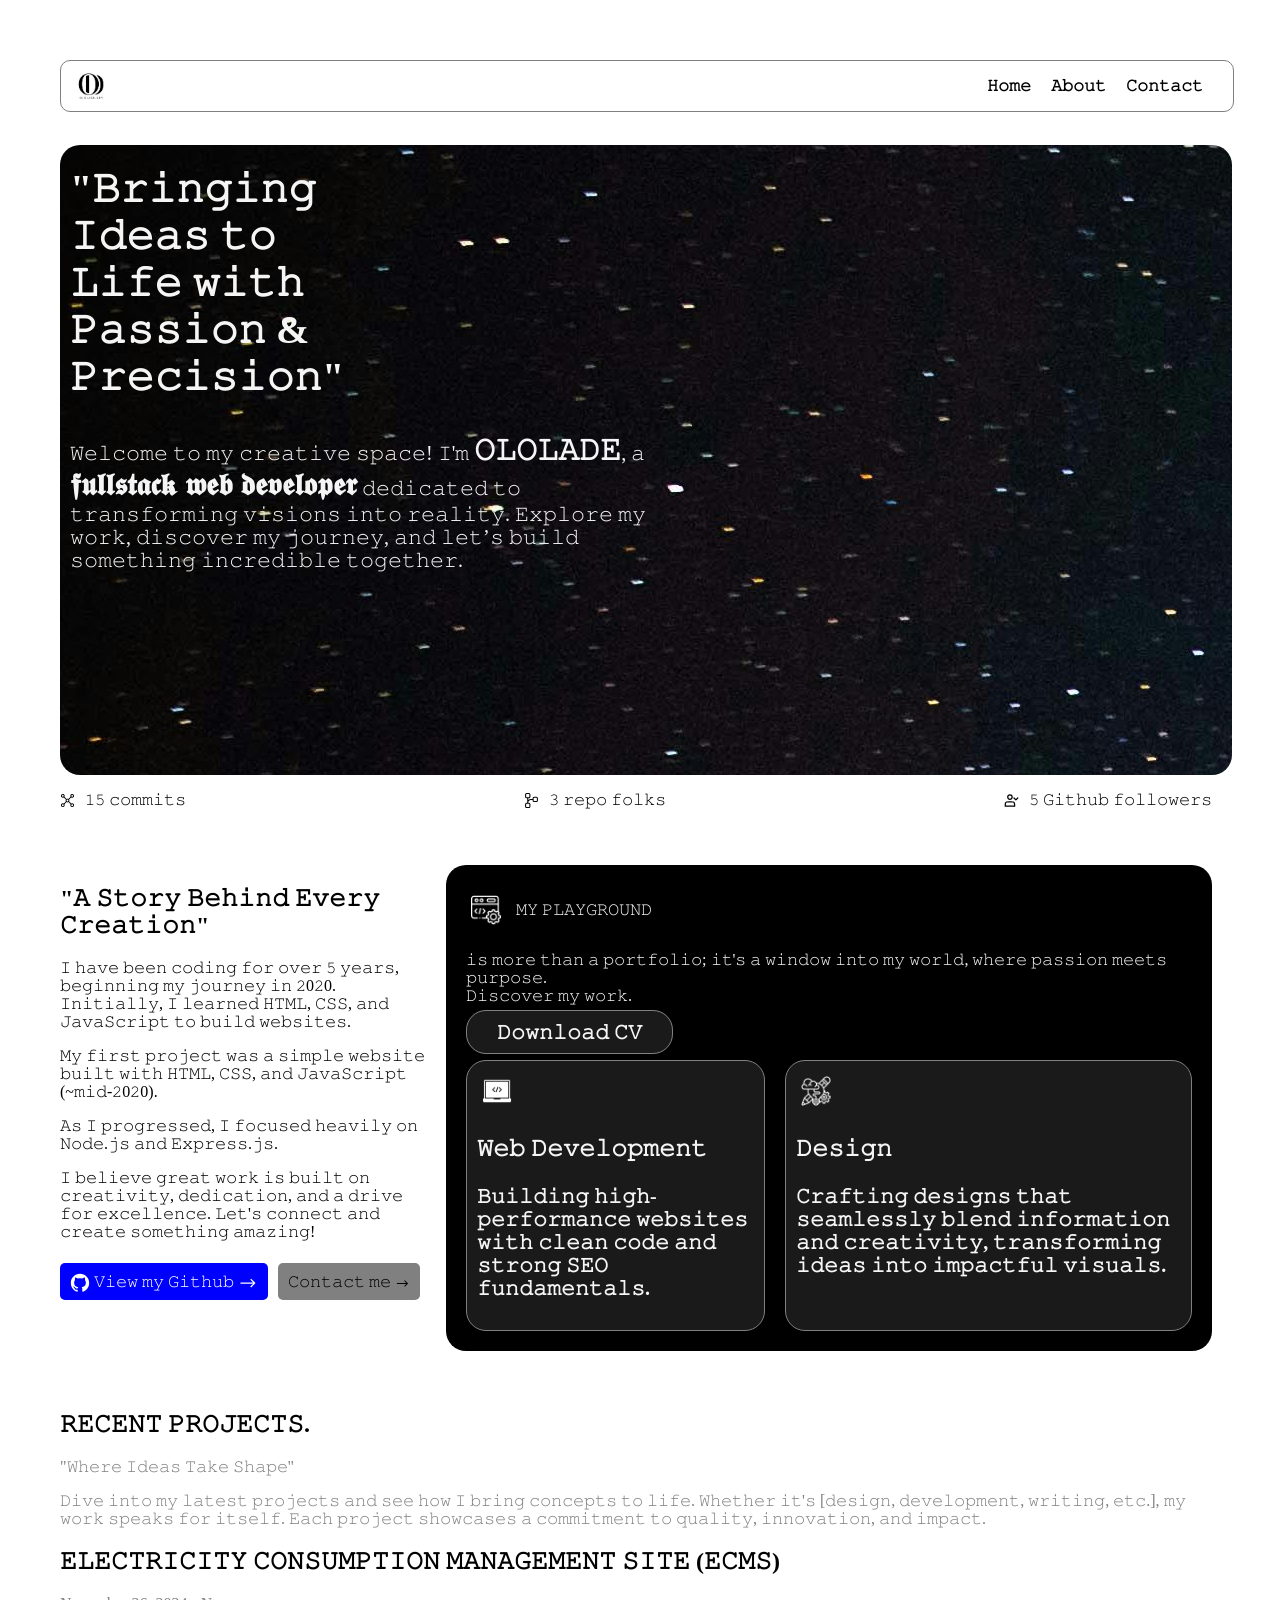
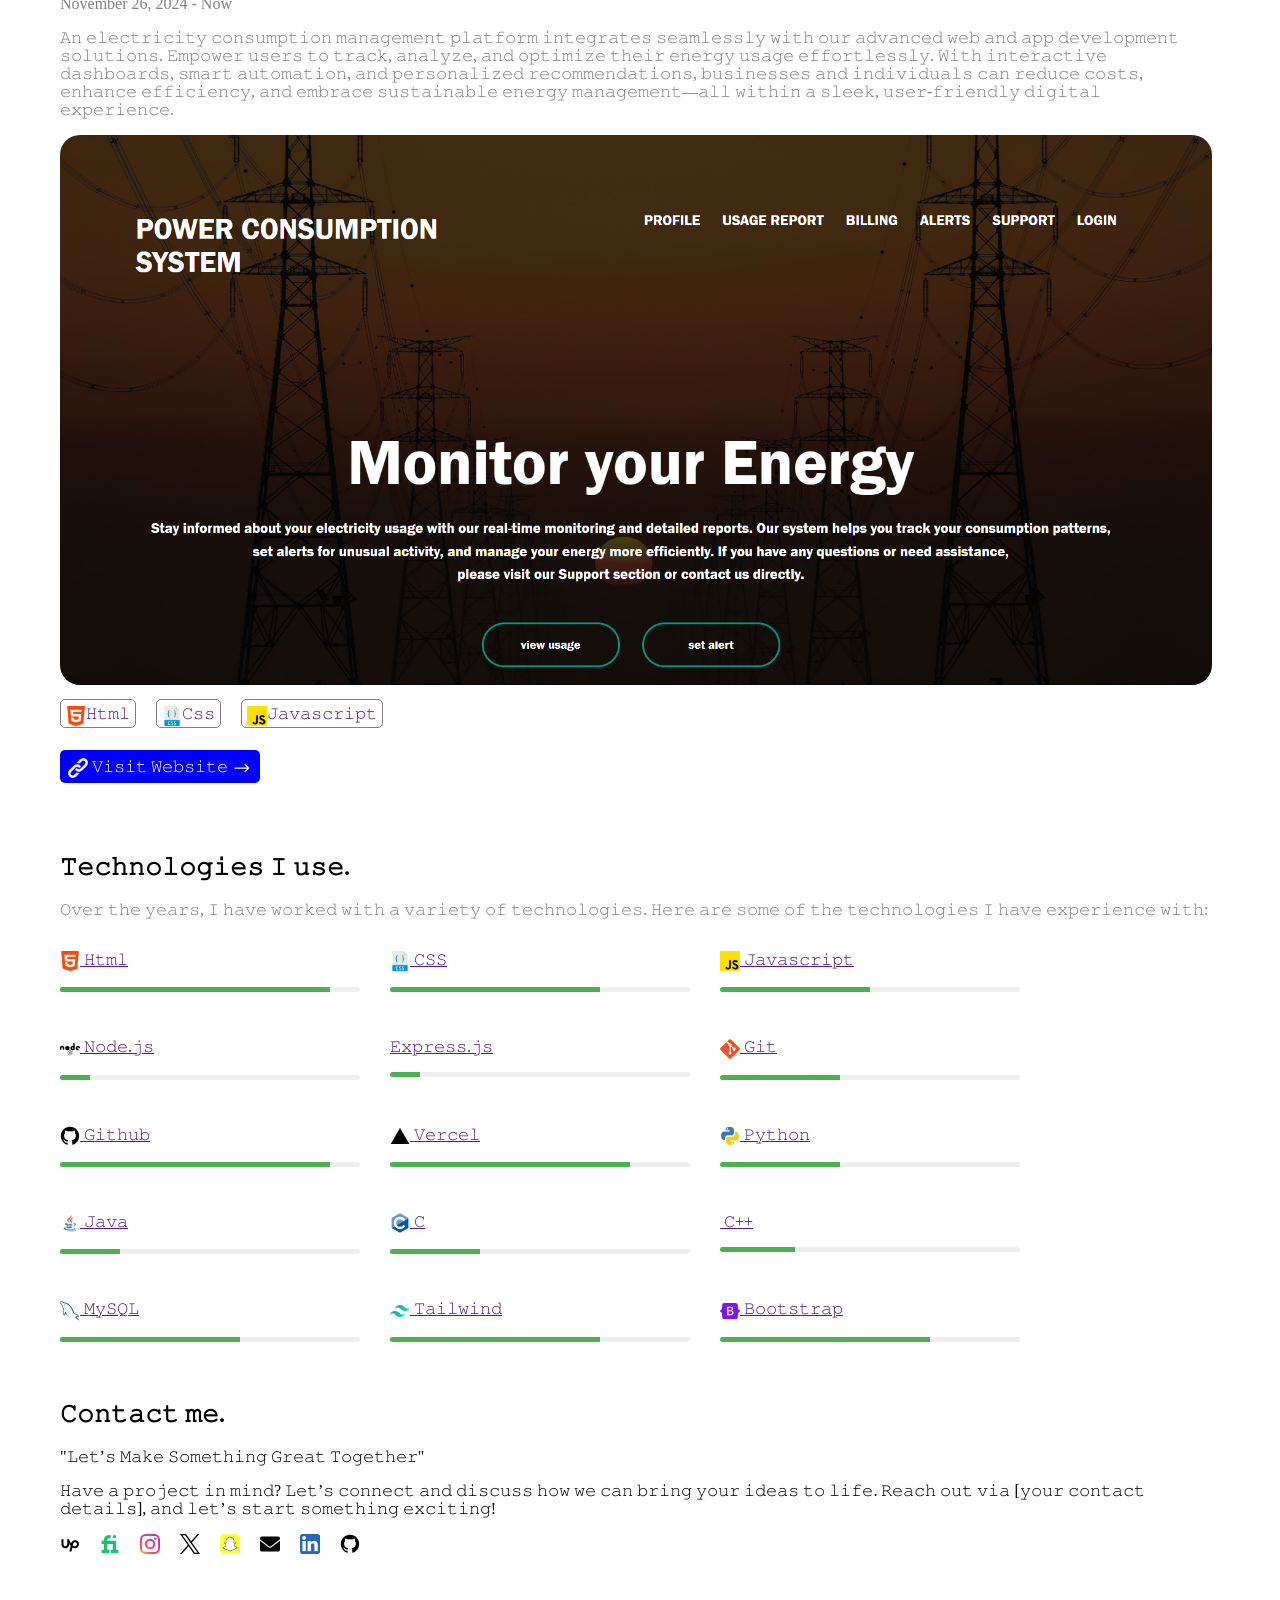
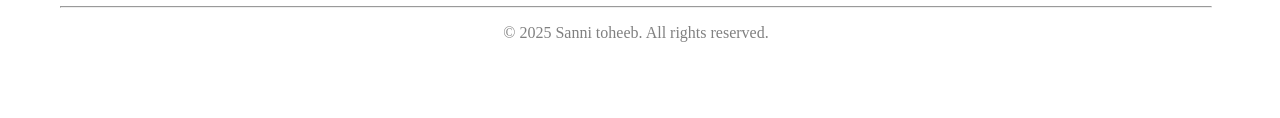
==== index.html @ 408b5006 "first commit" ====
<!DOCTYPE html>
<html lang="en">
  <head>
    <meta charset="UTF-8" />
    <meta name="viewport" content="width=device-width, initial-scale=1.0" />
    <title>Document</title>
    <link rel="stylesheet" href="style.css" />
  </head>
  <body>
    <div class="container">
      <section class="hero">
        <div class="head">
          <img
            src="./assets/images/Screenshot 2025-04-13 203102.png"
            alt=""
            class="logo"
          />
          <div onclick="toggleMenu()" class="hamburger">
            <img src="./assets/icons/hamburger.svg" alt="" />
          </div>

          <nav class="menu">
            <a href="#">𝙷𝚘𝚖𝚎</a>
            <a href="#" onclick="scrollToClass()">𝙰𝚋𝚘𝚞𝚝</a>
            <a href="#">𝙲𝚘𝚗𝚝𝚊𝚌𝚝</a>
          </nav>
        </div>
        <div class="hero-details">
          <h1>"𝙱𝚛𝚒𝚗𝚐𝚒𝚗𝚐 𝙸𝚍𝚎𝚊𝚜 𝚝𝚘 𝙻𝚒𝚏𝚎 𝚠𝚒𝚝𝚑 𝙿𝚊𝚜𝚜𝚒𝚘𝚗 & 𝙿𝚛𝚎𝚌𝚒𝚜𝚒𝚘𝚗"</h1>
          <p>
            𝚆𝚎𝚕𝚌𝚘𝚖𝚎 𝚝𝚘 𝚖𝚢 𝚌𝚛𝚎𝚊𝚝𝚒𝚟𝚎 𝚜𝚙𝚊𝚌𝚎! 𝙸'𝚖 <span>𝙾𝙻𝙾𝙻𝙰𝙳𝙴</span>, 𝚊
            <span>𝖋𝖚𝖑𝖑𝖘𝖙𝖆𝖈𝖐 𝖜𝖊𝖇 𝖉𝖊𝖛𝖊𝖑𝖔𝖕𝖊𝖗</span>
            𝚍𝚎𝚍𝚒𝚌𝚊𝚝𝚎𝚍 𝚝𝚘 𝚝𝚛𝚊𝚗𝚜𝚏𝚘𝚛𝚖𝚒𝚗𝚐 𝚟𝚒𝚜𝚒𝚘𝚗𝚜 𝚒𝚗𝚝𝚘 𝚛𝚎𝚊𝚕𝚒𝚝𝚢. 𝙴𝚡𝚙𝚕𝚘𝚛𝚎 𝚖𝚢 𝚠𝚘𝚛𝚔,
            𝚍𝚒𝚜𝚌𝚘𝚟𝚎𝚛 𝚖𝚢 𝚓𝚘𝚞𝚛𝚗𝚎𝚢, 𝚊𝚗𝚍 𝚕𝚎𝚝’𝚜 𝚋𝚞𝚒𝚕𝚍 𝚜𝚘𝚖𝚎𝚝𝚑𝚒𝚗𝚐 𝚒𝚗𝚌𝚛𝚎𝚍𝚒𝚋𝚕𝚎 𝚝𝚘𝚐𝚎𝚝𝚑𝚎𝚛.
          </p>
        </div>
        <div class="repo-num">
          <div class="repo">
            <img
              src="./assets/icons/connected-16-regular.svg"
              alt=""
              class="icon"
            />
            <p>𝟷𝟻 𝚌𝚘𝚖𝚖𝚒𝚝𝚜</p>
          </div>
          <div class="repo">
            <img src="./assets/icons/hierarchy-10.svg" alt="" class="icon" />
            <p>𝟹 𝚛𝚎𝚙𝚘 𝚏𝚘𝚕𝚔𝚜</p>
          </div>
          <div class="repo">
            <img src="./assets/icons/people-bottom.svg" alt="" class="icon" />
            <p>𝟻 𝙶𝚒𝚝𝚑𝚞𝚋 𝚏𝚘𝚕𝚕𝚘𝚠𝚎𝚛𝚜</p>
          </div>
        </div>
      </section>

      <section class="about">
        <div class="me">
          <h2><strong> "𝙰 𝚂𝚝𝚘𝚛𝚢 𝙱𝚎𝚑𝚒𝚗𝚍 𝙴𝚟𝚎𝚛𝚢 𝙲𝚛𝚎𝚊𝚝𝚒𝚘𝚗" </strong></h2>
          <p>
            𝙸 𝚑𝚊𝚟𝚎 𝚋𝚎𝚎𝚗 𝚌𝚘𝚍𝚒𝚗𝚐 𝚏𝚘𝚛 𝚘𝚟𝚎𝚛 𝟻 𝚢𝚎𝚊𝚛𝚜, 𝚋𝚎𝚐𝚒𝚗𝚗𝚒𝚗𝚐 𝚖𝚢 𝚓𝚘𝚞𝚛𝚗𝚎𝚢 𝚒𝚗 𝟸0𝟸0.
            𝙸𝚗𝚒𝚝𝚒𝚊𝚕𝚕𝚢, 𝙸 𝚕𝚎𝚊𝚛𝚗𝚎𝚍 𝙷𝚃𝙼𝙻, 𝙲𝚂𝚂, 𝚊𝚗𝚍 𝙹𝚊𝚟𝚊𝚂𝚌𝚛𝚒𝚙𝚝 𝚝𝚘 𝚋𝚞𝚒𝚕𝚍 𝚠𝚎𝚋𝚜𝚒𝚝𝚎𝚜.
          </p>
          <p>
            𝙼𝚢 𝚏𝚒𝚛𝚜𝚝 𝚙𝚛𝚘𝚓𝚎𝚌𝚝 𝚠𝚊𝚜 𝚊 𝚜𝚒𝚖𝚙𝚕𝚎 𝚠𝚎𝚋𝚜𝚒𝚝𝚎 𝚋𝚞𝚒𝚕𝚝 𝚠𝚒𝚝𝚑 𝙷𝚃𝙼𝙻, 𝙲𝚂𝚂, 𝚊𝚗𝚍
            𝙹𝚊𝚟𝚊𝚂𝚌𝚛𝚒𝚙𝚝 (~𝚖𝚒𝚍-𝟸0𝟸0).
          </p>
          <p>𝙰𝚜 𝙸 𝚙𝚛𝚘𝚐𝚛𝚎𝚜𝚜𝚎𝚍, 𝙸 𝚏𝚘𝚌𝚞𝚜𝚎𝚍 𝚑𝚎𝚊𝚟𝚒𝚕𝚢 𝚘𝚗 𝙽𝚘𝚍𝚎.𝚓𝚜 𝚊𝚗𝚍 𝙴𝚡𝚙𝚛𝚎𝚜𝚜.𝚓𝚜.</p>
          <p>
            𝙸 𝚋𝚎𝚕𝚒𝚎𝚟𝚎 𝚐𝚛𝚎𝚊𝚝 𝚠𝚘𝚛𝚔 𝚒𝚜 𝚋𝚞𝚒𝚕𝚝 𝚘𝚗 𝚌𝚛𝚎𝚊𝚝𝚒𝚟𝚒𝚝𝚢, 𝚍𝚎𝚍𝚒𝚌𝚊𝚝𝚒𝚘𝚗, 𝚊𝚗𝚍 𝚊 𝚍𝚛𝚒𝚟𝚎
            𝚏𝚘𝚛 𝚎𝚡𝚌𝚎𝚕𝚕𝚎𝚗𝚌𝚎. 𝙻𝚎𝚝'𝚜 𝚌𝚘𝚗𝚗𝚎𝚌𝚝 𝚊𝚗𝚍 𝚌𝚛𝚎𝚊𝚝𝚎 𝚜𝚘𝚖𝚎𝚝𝚑𝚒𝚗𝚐 𝚊𝚖𝚊𝚣𝚒𝚗𝚐!
          </p>
          <div class="button">
            <p id="github">
              <a href=""
                ><img src="./assets/icons/github.svg" alt="" class="icon" />
                𝚅𝚒𝚎𝚠 𝚖𝚢 𝙶𝚒𝚝𝚑𝚞𝚋
                <img
                  src="./assets/icons/direction-straight-right.svg"
                  alt=""
                  class="icon"
              /></a>
            </p>
            <p id="contact">
              <a href=""
                >𝙲𝚘𝚗𝚝𝚊𝚌𝚝 𝚖𝚎
                <img
                  src="./assets/icons/direction-straight-right.svg"
                  alt=""
                  class="icon"
              /></a>
            </p>
          </div>
        </div>

        <div class="mission">
          <div class="mission-logo">
            <img src="./assets/icons/coding.png" alt="" class="mission-icon" />
            <p>𝙼𝚈 𝙿𝙻𝙰𝚈𝙶𝚁𝙾𝚄𝙽𝙳</p>
          </div>
          <p>
            𝚒𝚜 𝚖𝚘𝚛𝚎 𝚝𝚑𝚊𝚗 𝚊 𝚙𝚘𝚛𝚝𝚏𝚘𝚕𝚒𝚘; 𝚒𝚝'𝚜 𝚊 𝚠𝚒𝚗𝚍𝚘𝚠 𝚒𝚗𝚝𝚘 𝚖𝚢 𝚠𝚘𝚛𝚕𝚍, 𝚠𝚑𝚎𝚛𝚎 𝚙𝚊𝚜𝚜𝚒𝚘𝚗
            𝚖𝚎𝚎𝚝𝚜 𝚙𝚞𝚛𝚙𝚘𝚜𝚎. <br />
            𝙳𝚒𝚜𝚌𝚘𝚟𝚎𝚛 𝚖𝚢 𝚠𝚘𝚛𝚔.
          </p>
          <div class="download">
            <p><a href="">𝙳𝚘𝚠𝚗𝚕𝚘𝚊𝚍 𝙲𝚅</a></p>
          </div>
          <div class="Offer">
            <div class="web">
              <img
                src="./assets/icons/computer.png"
                alt=""
                class="mission-icon"
              />
              <h3>𝚆𝚎𝚋 𝙳𝚎𝚟𝚎𝚕𝚘𝚙𝚖𝚎𝚗𝚝</h3>
              <p>
                𝙱𝚞𝚒𝚕𝚍𝚒𝚗𝚐 𝚑𝚒𝚐𝚑-𝚙𝚎𝚛𝚏𝚘𝚛𝚖𝚊𝚗𝚌𝚎 𝚠𝚎𝚋𝚜𝚒𝚝𝚎𝚜 𝚠𝚒𝚝𝚑 𝚌𝚕𝚎𝚊𝚗 𝚌𝚘𝚍𝚎 𝚊𝚗𝚍 𝚜𝚝𝚛𝚘𝚗𝚐
                𝚂𝙴𝙾 𝚏𝚞𝚗𝚍𝚊𝚖𝚎𝚗𝚝𝚊𝚕𝚜.
              </p>
            </div>

            <div class="web">
              <img
                src="./assets/icons/design-thinking.png"
                alt=""
                class="mission-icon"
              />
              <h3>𝙳𝚎𝚜𝚒𝚐𝚗</h3>
              <p>
                𝙲𝚛𝚊𝚏𝚝𝚒𝚗𝚐 𝚍𝚎𝚜𝚒𝚐𝚗𝚜 𝚝𝚑𝚊𝚝 𝚜𝚎𝚊𝚖𝚕𝚎𝚜𝚜𝚕𝚢 𝚋𝚕𝚎𝚗𝚍 𝚒𝚗𝚏𝚘𝚛𝚖𝚊𝚝𝚒𝚘𝚗 𝚊𝚗𝚍
                𝚌𝚛𝚎𝚊𝚝𝚒𝚟𝚒𝚝𝚢, 𝚝𝚛𝚊𝚗𝚜𝚏𝚘𝚛𝚖𝚒𝚗𝚐 𝚒𝚍𝚎𝚊𝚜 𝚒𝚗𝚝𝚘 𝚒𝚖𝚙𝚊𝚌𝚝𝚏𝚞𝚕 𝚟𝚒𝚜𝚞𝚊𝚕𝚜.
              </p>
            </div>
          </div>
        </div>
      </section>

      <section class="project">
        <h2>𝚁𝙴𝙲𝙴𝙽𝚃 𝙿𝚁𝙾𝙹𝙴𝙲𝚃𝚂.</h2>
        <p>"𝚆𝚑𝚎𝚛𝚎 𝙸𝚍𝚎𝚊𝚜 𝚃𝚊𝚔𝚎 𝚂𝚑𝚊𝚙𝚎"</p>
        <p>
          𝙳𝚒𝚟𝚎 𝚒𝚗𝚝𝚘 𝚖𝚢 𝚕𝚊𝚝𝚎𝚜𝚝 𝚙𝚛𝚘𝚓𝚎𝚌𝚝𝚜 𝚊𝚗𝚍 𝚜𝚎𝚎 𝚑𝚘𝚠 𝙸 𝚋𝚛𝚒𝚗𝚐 𝚌𝚘𝚗𝚌𝚎𝚙𝚝𝚜 𝚝𝚘 𝚕𝚒𝚏𝚎.
          𝚆𝚑𝚎𝚝𝚑𝚎𝚛 𝚒𝚝'𝚜 [𝚍𝚎𝚜𝚒𝚐𝚗, 𝚍𝚎𝚟𝚎𝚕𝚘𝚙𝚖𝚎𝚗𝚝, 𝚠𝚛𝚒𝚝𝚒𝚗𝚐, 𝚎𝚝𝚌.], 𝚖𝚢 𝚠𝚘𝚛𝚔 𝚜𝚙𝚎𝚊𝚔𝚜 𝚏𝚘𝚛
          𝚒𝚝𝚜𝚎𝚕𝚏. 𝙴𝚊𝚌𝚑 𝚙𝚛𝚘𝚓𝚎𝚌𝚝 𝚜𝚑𝚘𝚠𝚌𝚊𝚜𝚎𝚜 𝚊 𝚌𝚘𝚖𝚖𝚒𝚝𝚖𝚎𝚗𝚝 𝚝𝚘 𝚚𝚞𝚊𝚕𝚒𝚝𝚢, 𝚒𝚗𝚗𝚘𝚟𝚊𝚝𝚒𝚘𝚗,
          𝚊𝚗𝚍 𝚒𝚖𝚙𝚊𝚌𝚝.
        </p>

        <div class="ECMS">
          <h2>𝙴𝙻𝙴𝙲𝚃𝚁𝙸𝙲𝙸𝚃𝚈 𝙲𝙾𝙽𝚂𝚄𝙼𝙿𝚃𝙸𝙾𝙽 𝙼𝙰𝙽𝙰𝙶𝙴𝙼𝙴𝙽𝚃 𝚂𝙸𝚃𝙴 (𝙴𝙲𝙼𝚂)</h2>
          <p>November 26, 2024 - Now</p>
          <p>
            𝙰𝚗 𝚎𝚕𝚎𝚌𝚝𝚛𝚒𝚌𝚒𝚝𝚢 𝚌𝚘𝚗𝚜𝚞𝚖𝚙𝚝𝚒𝚘𝚗 𝚖𝚊𝚗𝚊𝚐𝚎𝚖𝚎𝚗𝚝 𝚙𝚕𝚊𝚝𝚏𝚘𝚛𝚖 𝚒𝚗𝚝𝚎𝚐𝚛𝚊𝚝𝚎𝚜 𝚜𝚎𝚊𝚖𝚕𝚎𝚜𝚜𝚕𝚢
            𝚠𝚒𝚝𝚑 𝚘𝚞𝚛 𝚊𝚍𝚟𝚊𝚗𝚌𝚎𝚍 𝚠𝚎𝚋 𝚊𝚗𝚍 𝚊𝚙𝚙 𝚍𝚎𝚟𝚎𝚕𝚘𝚙𝚖𝚎𝚗𝚝 𝚜𝚘𝚕𝚞𝚝𝚒𝚘𝚗𝚜. 𝙴𝚖𝚙𝚘𝚠𝚎𝚛 𝚞𝚜𝚎𝚛𝚜
            𝚝𝚘 𝚝𝚛𝚊𝚌𝚔, 𝚊𝚗𝚊𝚕𝚢𝚣𝚎, 𝚊𝚗𝚍 𝚘𝚙𝚝𝚒𝚖𝚒𝚣𝚎 𝚝𝚑𝚎𝚒𝚛 𝚎𝚗𝚎𝚛𝚐𝚢 𝚞𝚜𝚊𝚐𝚎 𝚎𝚏𝚏𝚘𝚛𝚝𝚕𝚎𝚜𝚜𝚕𝚢.
            𝚆𝚒𝚝𝚑 𝚒𝚗𝚝𝚎𝚛𝚊𝚌𝚝𝚒𝚟𝚎 𝚍𝚊𝚜𝚑𝚋𝚘𝚊𝚛𝚍𝚜, 𝚜𝚖𝚊𝚛𝚝 𝚊𝚞𝚝𝚘𝚖𝚊𝚝𝚒𝚘𝚗, 𝚊𝚗𝚍 𝚙𝚎𝚛𝚜𝚘𝚗𝚊𝚕𝚒𝚣𝚎𝚍
            𝚛𝚎𝚌𝚘𝚖𝚖𝚎𝚗𝚍𝚊𝚝𝚒𝚘𝚗𝚜, 𝚋𝚞𝚜𝚒𝚗𝚎𝚜𝚜𝚎𝚜 𝚊𝚗𝚍 𝚒𝚗𝚍𝚒𝚟𝚒𝚍𝚞𝚊𝚕𝚜 𝚌𝚊𝚗 𝚛𝚎𝚍𝚞𝚌𝚎 𝚌𝚘𝚜𝚝𝚜,
            𝚎𝚗𝚑𝚊𝚗𝚌𝚎 𝚎𝚏𝚏𝚒𝚌𝚒𝚎𝚗𝚌𝚢, 𝚊𝚗𝚍 𝚎𝚖𝚋𝚛𝚊𝚌𝚎 𝚜𝚞𝚜𝚝𝚊𝚒𝚗𝚊𝚋𝚕𝚎 𝚎𝚗𝚎𝚛𝚐𝚢 𝚖𝚊𝚗𝚊𝚐𝚎𝚖𝚎𝚗𝚝—𝚊𝚕𝚕
            𝚠𝚒𝚝𝚑𝚒𝚗 𝚊 𝚜𝚕𝚎𝚎𝚔, 𝚞𝚜𝚎𝚛-𝚏𝚛𝚒𝚎𝚗𝚍𝚕𝚢 𝚍𝚒𝚐𝚒𝚝𝚊𝚕 𝚎𝚡𝚙𝚎𝚛𝚒𝚎𝚗𝚌𝚎.
          </p>
          <img src="./assets/images/Screenshot 2025-04-13 165853.png" alt="" />
          <div class="stark">
            <p>
              <a href=""> <img src="./assets/icons/html-5.png" alt="" />𝙷𝚝𝚖𝚕</a>
            </p>
            <p>
              <a href=""><img src="./assets/icons/css.png" alt="" />𝙲𝚜𝚜</a>
            </p>
            <p>
              <a href=""
                ><img src="./assets/icons/js.png" alt="" />𝙹𝚊𝚟𝚊𝚜𝚌𝚛𝚒𝚙𝚝</a
              >
            </p>
          </div>
          <p>
            <a href=""
              ><img src="./assets/icons/icons8-link-52.png" alt="" /> 𝚅𝚒𝚜𝚒𝚝
              𝚆𝚎𝚋𝚜𝚒𝚝𝚎
              <img src="./assets/icons/direction-straight-right.svg" alt=""
            /></a>
          </p>
        </div>
      </section>

      <section class="tech">
        <h2>𝚃𝚎𝚌𝚑𝚗𝚘𝚕𝚘𝚐𝚒𝚎𝚜 𝙸 𝚞𝚜𝚎.</h2>
        <p>
          𝙾𝚟𝚎𝚛 𝚝𝚑𝚎 𝚢𝚎𝚊𝚛𝚜, 𝙸 𝚑𝚊𝚟𝚎 𝚠𝚘𝚛𝚔𝚎𝚍 𝚠𝚒𝚝𝚑 𝚊 𝚟𝚊𝚛𝚒𝚎𝚝𝚢 𝚘𝚏 𝚝𝚎𝚌𝚑𝚗𝚘𝚕𝚘𝚐𝚒𝚎𝚜. 𝙷𝚎𝚛𝚎 𝚊𝚛𝚎
          𝚜𝚘𝚖𝚎 𝚘𝚏 𝚝𝚑𝚎 𝚝𝚎𝚌𝚑𝚗𝚘𝚕𝚘𝚐𝚒𝚎𝚜 𝙸 𝚑𝚊𝚟𝚎 𝚎𝚡𝚙𝚎𝚛𝚒𝚎𝚗𝚌𝚎 𝚠𝚒𝚝𝚑:
        </p>

        <div class="mytech">
          <div>
            <p>
              <a href=""><img src="./assets/icons/html-5.png" alt="" /> 𝙷𝚝𝚖𝚕</a>
            </p>
            <div class="progress-container">
              <div class="progress-bar" style="width: 90%"></div>
            </div>
          </div>

          <div>
            <p>
              <a href=""><img src="./assets/icons/css.png" alt="" /> 𝙲𝚂𝚂</a>
            </p>
            <div class="progress-container">
              <div class="progress-bar" style="width: 70%"></div>
            </div>
          </div>

          <div>
            <p>
              <a href=""
                ><img src="./assets/icons/js.png" alt="" /> 𝙹𝚊𝚟𝚊𝚜𝚌𝚛𝚒𝚙𝚝</a
              >
            </p>
            <div class="progress-container">
              <div class="progress-bar" style="width: 50%"></div>
            </div>
          </div>

          <div>
            <p>
              <a href=""
                ><img src="./assets/icons/8546986_node_icon.png" alt="" />
                𝙽𝚘𝚍𝚎.𝚓𝚜</a
              >
            </p>
            <div class="progress-container">
              <div class="progress-bar" style="width: 10%"></div>
            </div>
          </div>

          <div>
            <p><a href=""> 𝙴𝚡𝚙𝚛𝚎𝚜𝚜.𝚓𝚜</a></p>
            <div class="progress-container">
              <div class="progress-bar" style="width: 10%"></div>
            </div>
          </div>

          <div>
            <p>
              <a href=""><img src="./assets/icons/git.svg" alt="" /> 𝙶𝚒𝚝</a>
            </p>
            <div class="progress-container">
              <div class="progress-bar" style="width: 40%"></div>
            </div>
          </div>

          <div>
            <p>
              <a href=""
                ><img src="./assets/icons/github.svg" alt="" /> 𝙶𝚒𝚝𝚑𝚞𝚋</a
              >
            </p>
            <div class="progress-container">
              <div class="progress-bar" style="width: 90%"></div>
            </div>
          </div>

          <div>
            <p>
              <a href=""
                ><img
                  src="./assets/icons/9035134_logo_vercel_icon.png"
                  alt=""
                />
                𝚅𝚎𝚛𝚌𝚎𝚕</a
              >
            </p>
            <div class="progress-container">
              <div class="progress-bar" style="width: 80%"></div>
            </div>
          </div>

          <div>
            <p>
              <a href=""
                ><img
                  src="./assets/icons/4375050_logo_python_icon.png"
                  alt=""
                />
                𝙿𝚢𝚝𝚑𝚘𝚗</a
              >
            </p>
            <div class="progress-container">
              <div class="progress-bar" style="width: 40%"></div>
            </div>
          </div>

          <div>
            <p>
              <a href=""
                ><img src="./assets/icons/icons8-java-48.png" alt="" /> 𝙹𝚊𝚟𝚊</a
              >
            </p>
            <div class="progress-container">
              <div class="progress-bar" style="width: 20%"></div>
            </div>
          </div>

          <div>
            <p>
              <a href=""
                ><img src="" alt="" /><img src="./assets/icons/c.svg" alt="" />
                𝙲</a
              >
            </p>
            <div class="progress-container">
              <div class="progress-bar" style="width: 30%"></div>
            </div>
          </div>

          <div>
            <p>
              <a href=""
                ><img src="" alt="" /><img src="./assets/icons/" alt="" />
                𝙲++</a
              >
            </p>
            <div class="progress-container">
              <div class="progress-bar" style="width: 25%"></div>
            </div>
          </div>

          <div>
            <p>
              <a href=""
                ><img src="./assets/icons/mysql-icon.svg" alt="" /> 𝙼𝚢𝚂𝚀𝙻</a
              >
            </p>
            <div class="progress-container">
              <div class="progress-bar" style="width: 60%"></div>
            </div>
          </div>

          <div>
            <p>
              <a href=""
                ><img src="./assets/icons/tailwindcss-icon.svg" alt="" />
                𝚃𝚊𝚒𝚕𝚠𝚒𝚗𝚍</a
              >
            </p>
            <div class="progress-container">
              <div class="progress-bar" style="width: 70%"></div>
            </div>
          </div>

          <div>
            <p>
              <a href=""
                ><img src="./assets/icons/bootstrap.svg" alt="" /> 𝙱𝚘𝚘𝚝𝚜𝚝𝚛𝚊𝚙</a
              >
            </p>
            <div class="progress-container">
              <div class="progress-bar" style="width: 70%"></div>
            </div>
          </div>
        </div>
      </section>

      <section class="contact">
        <h2>𝙲𝚘𝚗𝚝𝚊𝚌𝚝 𝚖𝚎.</h2>
        <p>"𝙻𝚎𝚝’𝚜 𝙼𝚊𝚔𝚎 𝚂𝚘𝚖𝚎𝚝𝚑𝚒𝚗𝚐 𝙶𝚛𝚎𝚊𝚝 𝚃𝚘𝚐𝚎𝚝𝚑𝚎𝚛"</p>
        <p>
          𝙷𝚊𝚟𝚎 𝚊 𝚙𝚛𝚘𝚓𝚎𝚌𝚝 𝚒𝚗 𝚖𝚒𝚗𝚍? 𝙻𝚎𝚝’𝚜 𝚌𝚘𝚗𝚗𝚎𝚌𝚝 𝚊𝚗𝚍 𝚍𝚒𝚜𝚌𝚞𝚜𝚜 𝚑𝚘𝚠 𝚠𝚎 𝚌𝚊𝚗 𝚋𝚛𝚒𝚗𝚐
          𝚢𝚘𝚞𝚛 𝚒𝚍𝚎𝚊𝚜 𝚝𝚘 𝚕𝚒𝚏𝚎. 𝚁𝚎𝚊𝚌𝚑 𝚘𝚞𝚝 𝚟𝚒𝚊 [𝚢𝚘𝚞𝚛 𝚌𝚘𝚗𝚝𝚊𝚌𝚝 𝚍𝚎𝚝𝚊𝚒𝚕𝚜], 𝚊𝚗𝚍 𝚕𝚎𝚝’𝚜
          𝚜𝚝𝚊𝚛𝚝 𝚜𝚘𝚖𝚎𝚝𝚑𝚒𝚗𝚐 𝚎𝚡𝚌𝚒𝚝𝚒𝚗𝚐!
        </p>
        <div class="socials">
          <a href="www.upwork.com/freelancers/~0140330d76a9e52748"
            ><img src="./assets/icons/1929180_upwork_icon.png" alt=""
          /></a>
          <a href=""
            ><img
              src="./assets/icons/4373162_fiverr_logo_logos_icon.png"
              alt=""
          /></a>
          <a
            href="https://www.instagram.com/literally.sane?igsh=MXV3Y2ppNHVydXZvbQ=="
            ><img
              src="./assets/icons/1298747_instagram_brand_logo_social media_icon.png"
              alt=""
          /></a>
          <a href="https://x.com/In54nekeyz?t=OXxOO16k8LrDpR9vx2aMLQ&s=09"
            ><img
              src="./assets/icons/11244080_x_twitter_elon musk_twitter new logo_icon.svg"
              alt=""
          /></a>
          <a
            href="https://www.snapchat.com/add/d.boysheblocked?share_id=C-2_NVGsCO0&locale=en-US"
            ><img
              src="./assets/icons/4102574_applications_media_snapchat_social_icon.png"
              alt=""
          /></a>
          <a href="saneoriyomi@gmail.com"
            ><img src="./assets/icons/8665305_envelope_email_icon.svg" alt=""
          /></a>
          <a
            href="https://www.linkedin.com/in/sanni-toheeb-94a4a624a?utm_source=share&utm_campaign=share_via&utm_content=profile&utm_medium=android_app"
            ><img
              src="./assets/icons/5296501_linkedin_network_linkedin logo_icon.png"
              alt=""
          /></a>
          <a href="https://github.com/RAYBVRN510"
            ><img src="./assets/icons/github.svg" alt=""
          /></a>
        </div>
      </section>
      <footer>
        <hr />
        <p>&copy; 2025 Sanni toheeb. All rights reserved.</p>
      </footer>
    </div>
    <script src="script.js"></script>
  </body>
</html>
---- style.css ----
body{
    padding: 0;
    margin: 0;
    box-sizing: border-box;
}

.container{
    width: 375px;
    margin: 0 auto;
    display: flex;
    flex-direction: column;
    justify-content: center;
    margin-top: 20px;
}

.hero{
    display: block;
    width: 100%;
    padding: 20px;
}

.head{
   display: flex;
    justify-content: space-between;
    align-items: center;
    border: 1px solid gray;
    border-radius: 10px;
    padding: 0 10px;
    height: 50px;
}

.logo{
    height: 80px;
   
}

.head>img{
    height: 30px;
}

.hamburger {
    font-size: 30px;
    cursor: pointer;
    background: none;
    border: none;
}

.hamburger>img{
    height: 30px;
}

.menu {
    display: none;
    flex-direction: column;
    background: #333;
    padding: 10px;
    
}

.menu a {
    color: white;
    text-decoration: none;
    padding: 10px;
    display: block;
}

.menu a:hover {
    background: #555;
}

.icon{
    height: 15px;
}

.hero-details{
   display: block;
   padding: 0 10px;
   height: 70vh;
   background-image: url(./assets/images/pexels-philippedonn-1169754.jpg);
   border-radius: 20px;
}

.hero-details>h1{
    font-size: 30px;
    font-weight: bold;
    color: whitesmoke;
    padding-top: 20px;
}

.hero-details>p{
    font-size: 20px;
    color: whitesmoke;
    padding-bottom: 20px;
}

.hero-details>p>span{
    font-size:30px ;
    font-weight: bolder;
    
}

.repo-num{
    display: flex;
    justify-content: space-between;
    align-items: center;
    gap: 20px;
    
}
.repo{
    display: flex;
    flex-direction: row;
    align-items: center;
    gap: 10px ;
}

.about{
    padding: 20px
}



.button{
    display: flex;
    gap: 10px;
}

#github>a{
    background-color: blue;
    text-decoration: none;
    color: white;
    border-radius: 5px;
    padding: 10px;
    text-align: center;
}

#github>a>img{
    filter: invert(100%);
    vertical-align: middle;
    height: 20px;
}

#contact>a{
    background-color: gray;
    text-decoration: none;
    color: black;
    border-radius: 5px;
    padding: 10px;
    text-align: center;
}

#contact>a>img{
    vertical-align: middle;
}


.mission{
    margin-top: 140px;
    padding: 20px;
    background-color: black;
    color: whitesmoke;
    border-radius: 20px;
}

.mission-logo{
    display: flex;
    align-items: center;
}

.mission-icon{
    height: 30px;
    padding: 5px;
    filter: invert(100%); 
    vertical-align: middle;
}

.download>p>a{
    background-color: rgba(255, 255, 255, 0.1);
    backdrop-filter: blur(6px);
    text-decoration: none;
    color: whitesmoke;
    font-size: 20px;
    font-weight: bold;
    padding: 10px 30px;
    border-radius: 20px;  
    border: 1px solid gray;
}

.Offer{
    display: flex;
    flex-direction: column;
     gap: 20px;
}

.web{
    background-color: rgba(255, 255, 255, 0.1);
    backdrop-filter: blur(6px);
    text-decoration: none;
    color: whitesmoke;
    font-size: 20px;
    font-weight: bold;
    padding: 10px 10px;
    border: 1px solid gray;
    border-radius: 20px; 
}

.project{
    padding: 20px;
}

.project>p{
    color: gray;
}

.ECMS>img{
    width: 100%;
   border-radius: 20px;
}

.ECMS>p{
    color: gray;
}

.stark{
    display: flex;
    gap:20px;
}

p>a>img{
    height: 20px;
    vertical-align: middle;
}

.stark>p>a{
    text-decoration: none;
    padding: 5px;
    border: 1px solid gray;
    border-radius: 5px;
}

.ECMS>p>a{
    text-decoration: none;
    color: white;
    background-color: blue;
    padding: 8px;
    border-radius: 5px;
}

.ECMS>p>a>
img{
    height: 20px;
    vertical-align: middle;
    filter: invert(100%);
}

.tech{
    padding: 20px;
}
.tech>p{
    color: gray;
}

.mytech{
    display: inline-block;
    float: none;
   
}

.mytech>p>a{
    text-decoration: none;
    color: gray;
    padding: 5px;
    border: 1px solid gray;
    border-radius: 5px;
}
.mytech>p>a>img{
    height: 20px;
    vertical-align: middle;
}



.progress-container {
    width: 300px;
    height:5px;
    background-color: #eee;
    border-radius: 5px;
    position: relative;
    overflow: hidden;
}

.progress-bar {
    height: 100%;
    background-color: #4caf50; /* Green progress */
    position: absolute;
    transition: width 0.5s ease-in-out;
}



.contact{
    padding: 20px;
}

.socials{
    display: flex;
    gap: 20px;
}
.socials>a>img{
    height: 20px;
}

footer{
    padding: 20px;
}

footer>p{
    color: gray;
    text-align: center;
}

@media screen and (min-width: 500px){
   body{
    padding: 0;
    margin: 0;
    box-sizing: border-box;
   }
    .container{
        width: 100vw;
        padding: 40px;
        margin: 0 auto;
        overflow-x: hidden;
    }

    .hamburger{
        display: none;
    }

    .menu {
        display: flex;
        flex-direction: row;
        background: none;
        padding: 10px;
        color: black;
    }

    .menu>a{
        color: black;
        font-weight: bold;
    }
    .head{
        display: flex;
        justify-content: space-between;
        align-items: center;
        
        width: 90vw;
    }
    .hero-details{
        height: 70vh;
        width: 90vw;
    }
    .hero-details>h1{
        font-size: 40px;
        text-align: left;
        width: 300px;
    }
    .hero-details>p{
        font-size: 20px;
        width:600px ;
    }
    .repo-num{
        flex-direction: row;
        gap: 10px;
        width: 90vw;
    }
    .repo{
        flex-direction: row;
        gap: 10px;
    }
    .about{
        display: flex;
        flex-direction: row;
        width: 90vw;
        gap: 20px;
    }

    .mission{
        margin-top: 0;
    }

    .mission-logo{
        flex-direction: column;
        gap: 10px;
    }

    .mission-logo{
        display: flex;
        flex-direction: row;
        gap: 10px;
       justify-content: flex-start;
    }

    .Offer{
        flex-direction: row;
    }

    .project{
        width: 90vw;
    }

    .contact{
        width: 90vw;
    }
    footer{
        width: 90vw;
    }

    .tech{
        width: 90vw;
    }
    .mytech{
        display: flex;
        flex-wrap: wrap;
        gap: 30px;
    }
}
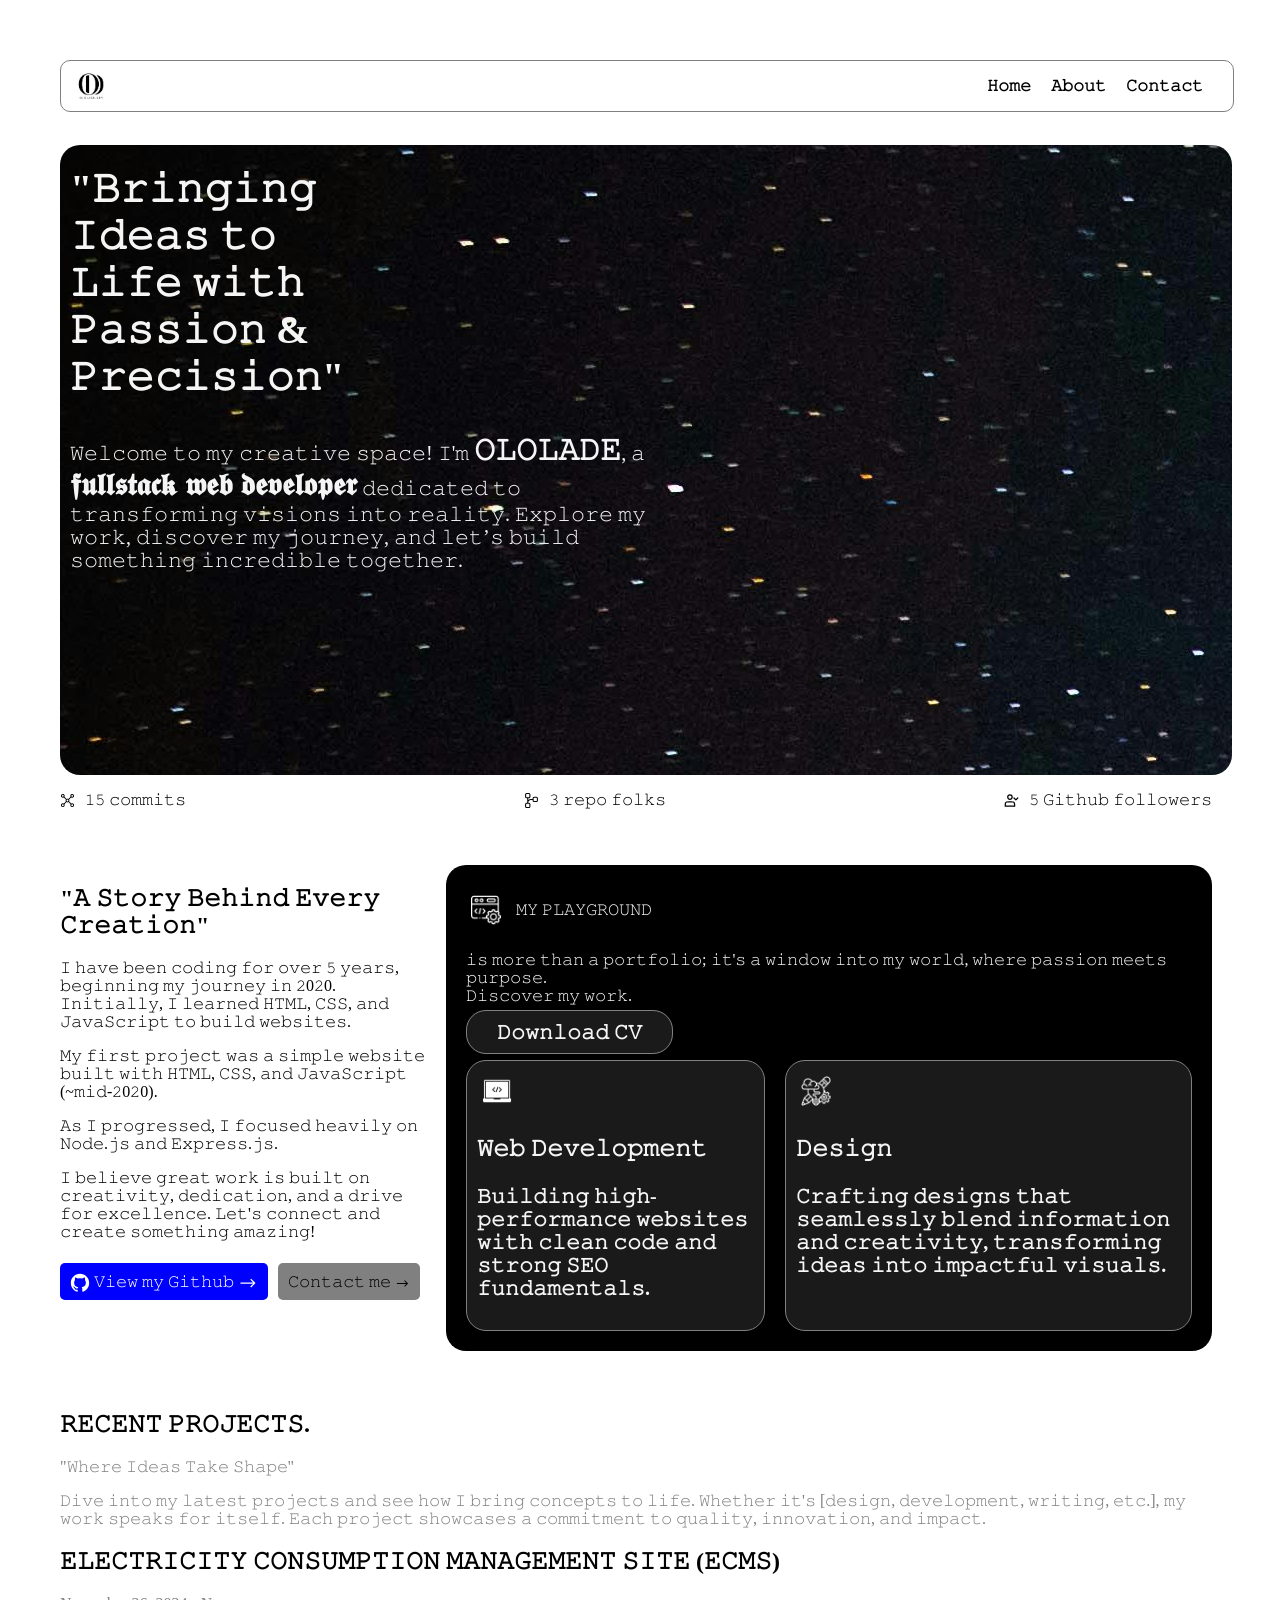
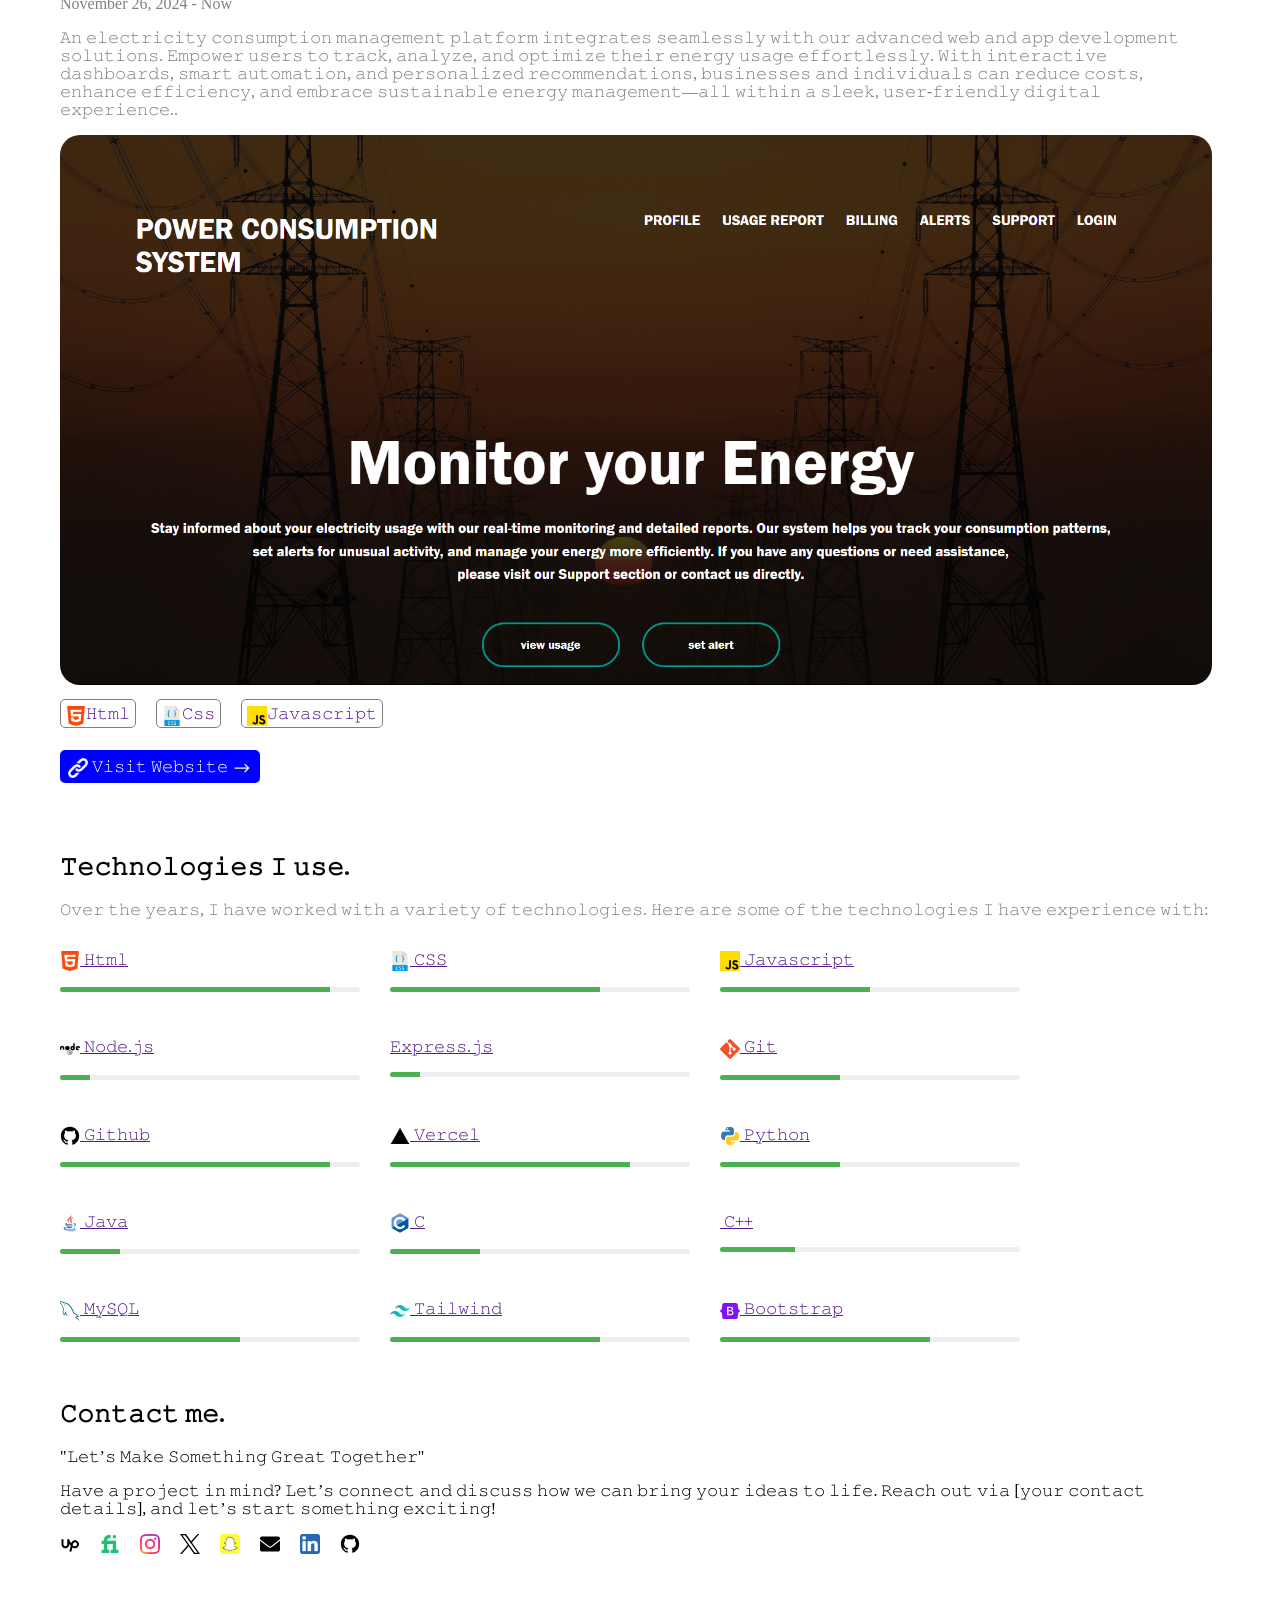
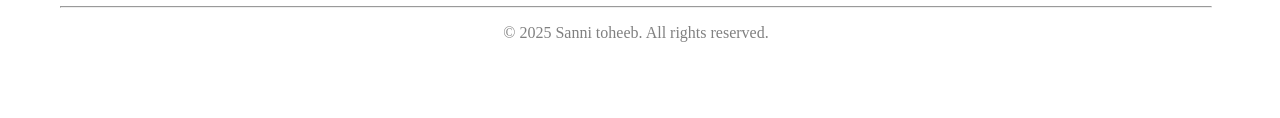
==== commit f07f94d6: "rest commit" ====
--- a/index.html
+++ b/index.html
@@ -156,7 +156,7 @@
             𝚆𝚒𝚝𝚑 𝚒𝚗𝚝𝚎𝚛𝚊𝚌𝚝𝚒𝚟𝚎 𝚍𝚊𝚜𝚑𝚋𝚘𝚊𝚛𝚍𝚜, 𝚜𝚖𝚊𝚛𝚝 𝚊𝚞𝚝𝚘𝚖𝚊𝚝𝚒𝚘𝚗, 𝚊𝚗𝚍 𝚙𝚎𝚛𝚜𝚘𝚗𝚊𝚕𝚒𝚣𝚎𝚍
             𝚛𝚎𝚌𝚘𝚖𝚖𝚎𝚗𝚍𝚊𝚝𝚒𝚘𝚗𝚜, 𝚋𝚞𝚜𝚒𝚗𝚎𝚜𝚜𝚎𝚜 𝚊𝚗𝚍 𝚒𝚗𝚍𝚒𝚟𝚒𝚍𝚞𝚊𝚕𝚜 𝚌𝚊𝚗 𝚛𝚎𝚍𝚞𝚌𝚎 𝚌𝚘𝚜𝚝𝚜,
             𝚎𝚗𝚑𝚊𝚗𝚌𝚎 𝚎𝚏𝚏𝚒𝚌𝚒𝚎𝚗𝚌𝚢, 𝚊𝚗𝚍 𝚎𝚖𝚋𝚛𝚊𝚌𝚎 𝚜𝚞𝚜𝚝𝚊𝚒𝚗𝚊𝚋𝚕𝚎 𝚎𝚗𝚎𝚛𝚐𝚢 𝚖𝚊𝚗𝚊𝚐𝚎𝚖𝚎𝚗𝚝—𝚊𝚕𝚕
-            𝚠𝚒𝚝𝚑𝚒𝚗 𝚊 𝚜𝚕𝚎𝚎𝚔, 𝚞𝚜𝚎𝚛-𝚏𝚛𝚒𝚎𝚗𝚍𝚕𝚢 𝚍𝚒𝚐𝚒𝚝𝚊𝚕 𝚎𝚡𝚙𝚎𝚛𝚒𝚎𝚗𝚌𝚎.
+            𝚠𝚒𝚝𝚑𝚒𝚗 𝚊 𝚜𝚕𝚎𝚎𝚔, 𝚞𝚜𝚎𝚛-𝚏𝚛𝚒𝚎𝚗𝚍𝚕𝚢 𝚍𝚒𝚐𝚒𝚝𝚊𝚕 𝚎𝚡𝚙𝚎𝚛𝚒𝚎𝚗𝚌𝚎..
           </p>
           <img src="./assets/images/Screenshot 2025-04-13 165853.png" alt="" />
           <div class="stark">
@@ -173,7 +173,7 @@
             </p>
           </div>
           <p>
-            <a href=""
+            <a href="https://raybvrn510.github.io/electricityConsumptionSite/"
               ><img src="./assets/icons/icons8-link-52.png" alt="" /> 𝚅𝚒𝚜𝚒𝚝
               𝚆𝚎𝚋𝚜𝚒𝚝𝚎
               <img src="./assets/icons/direction-straight-right.svg" alt=""
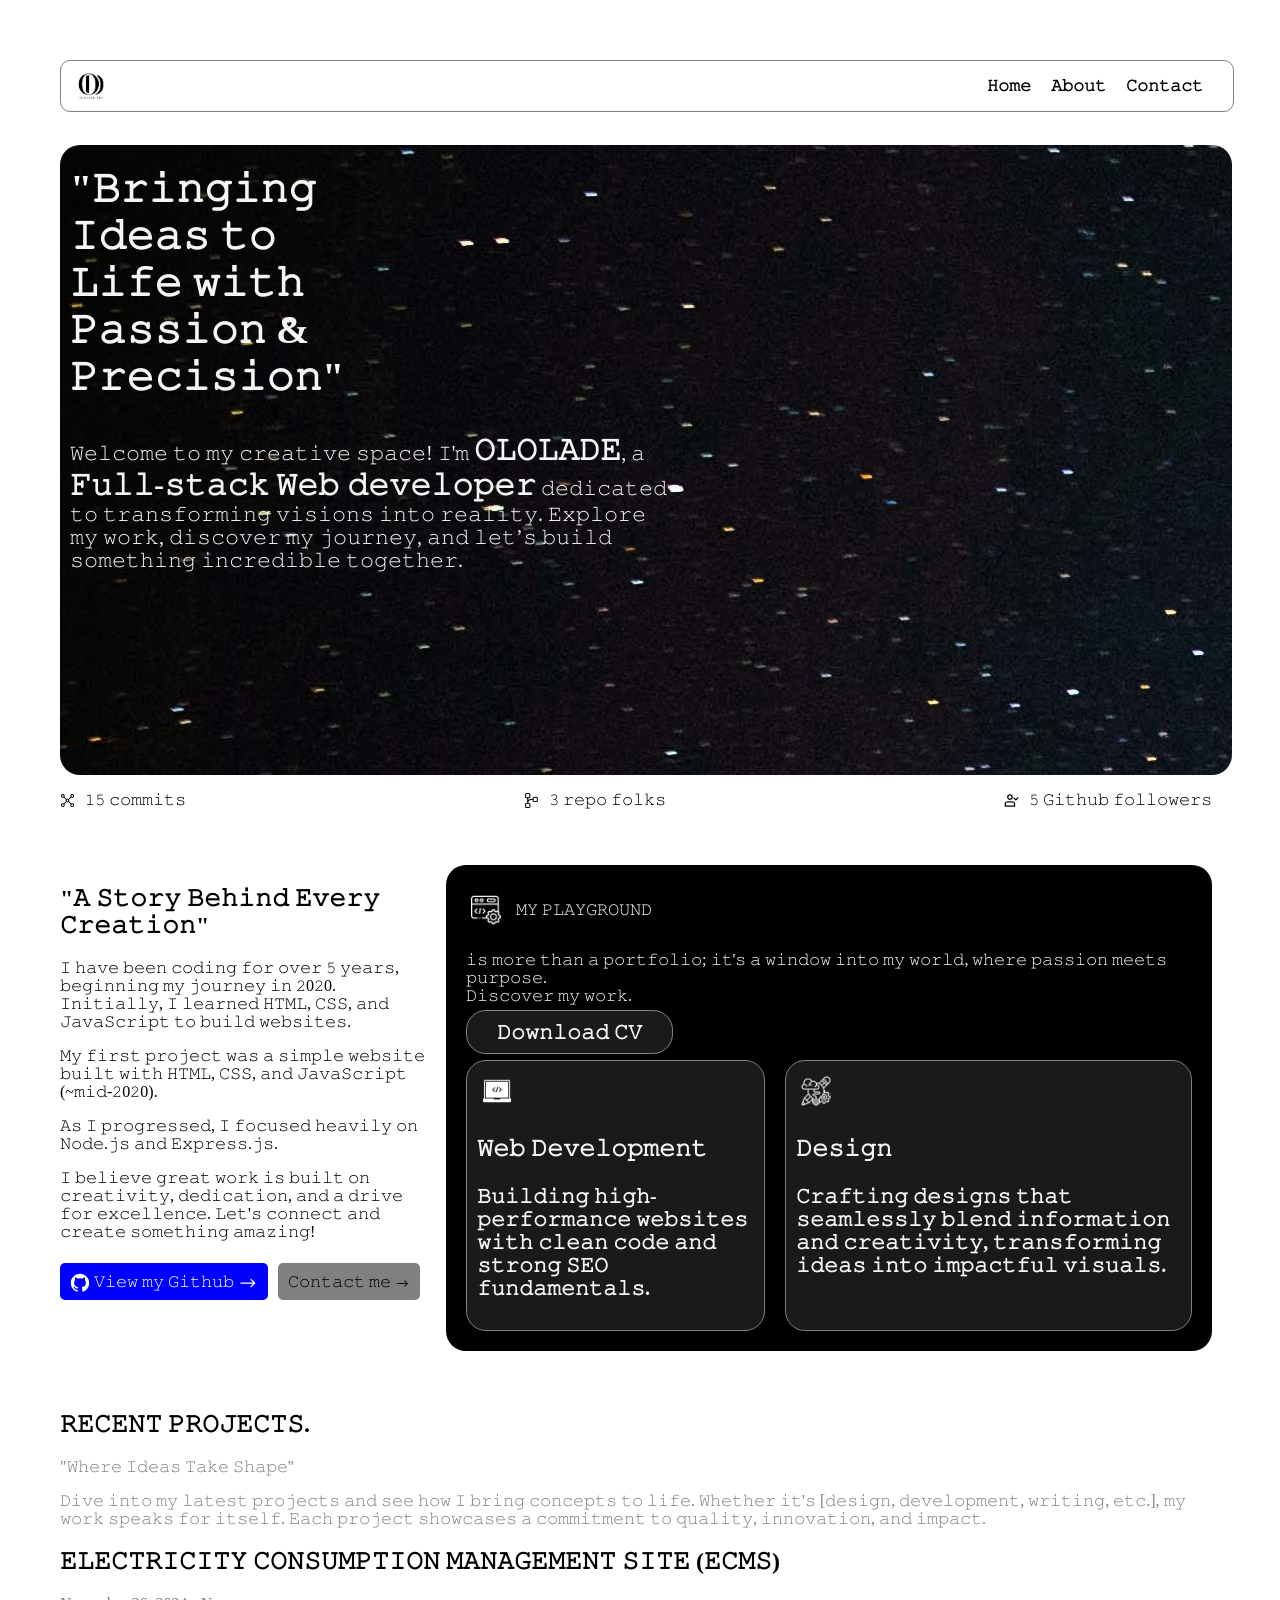
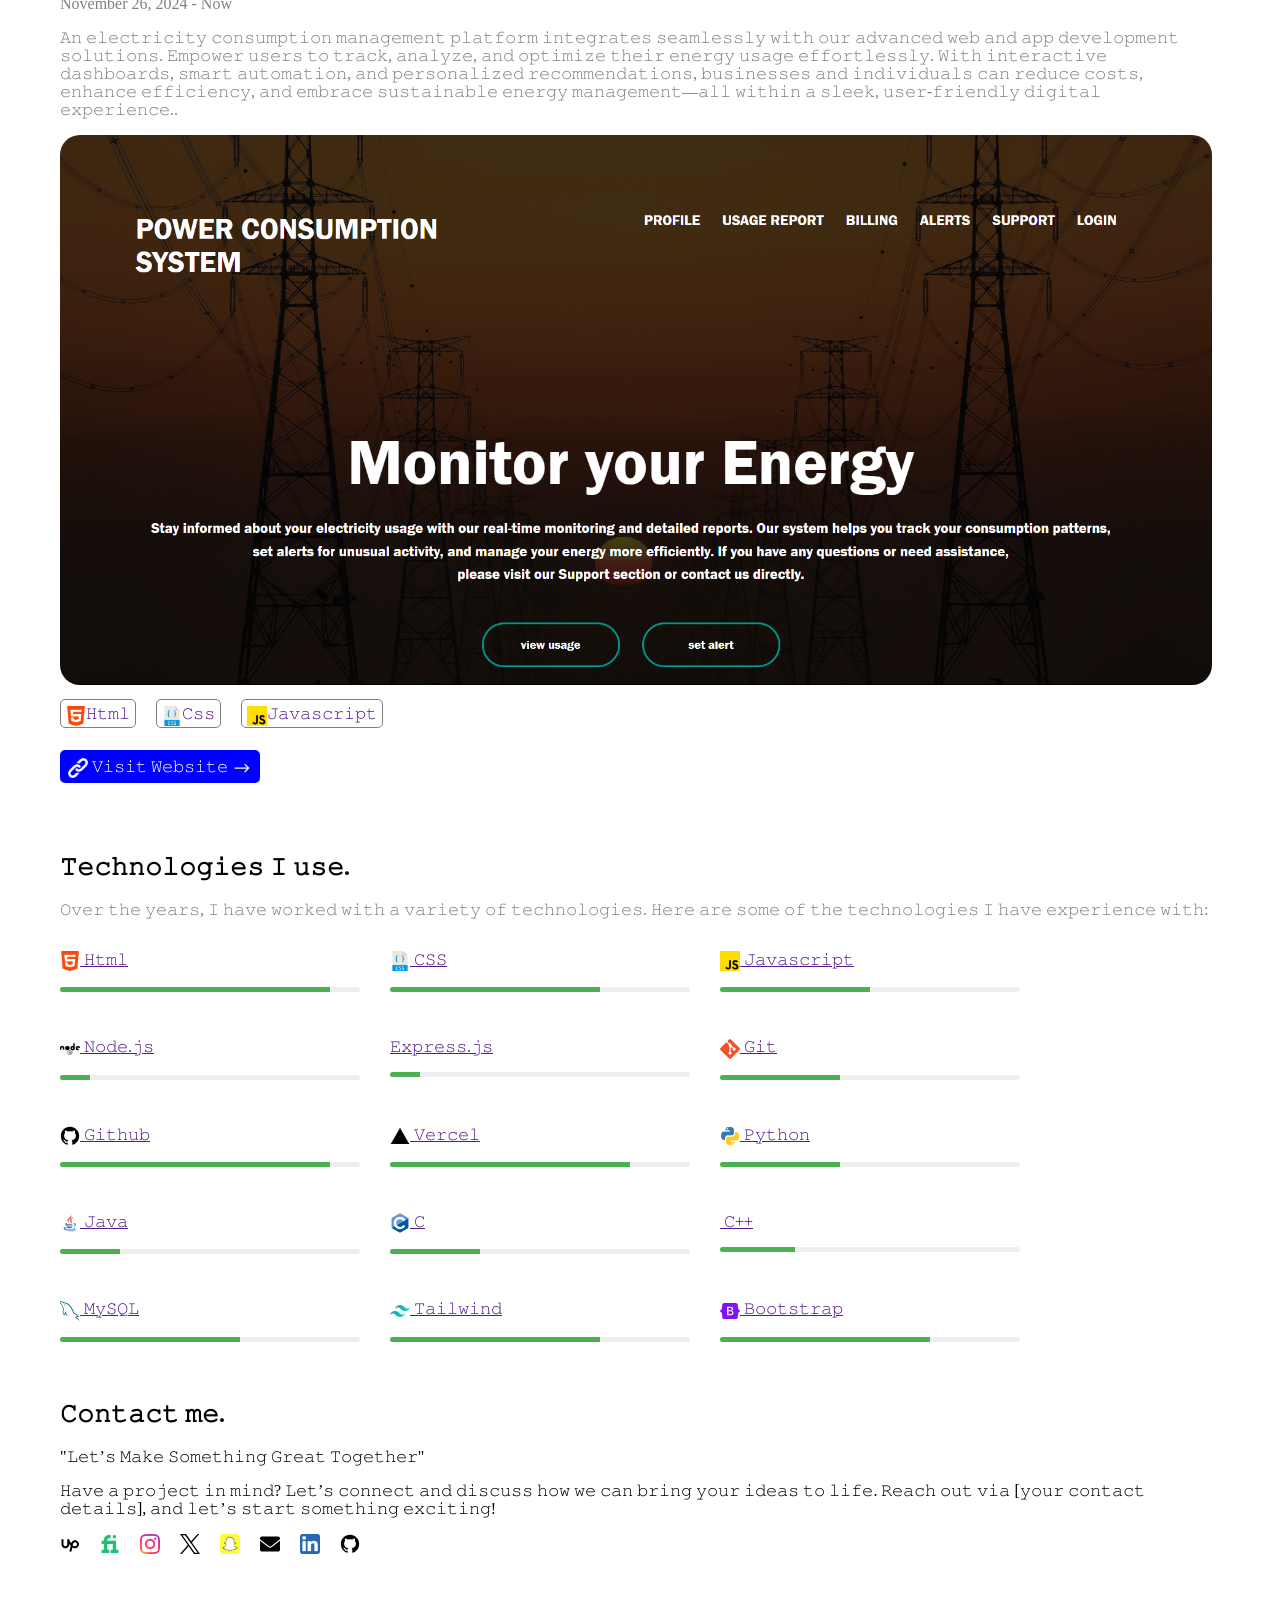
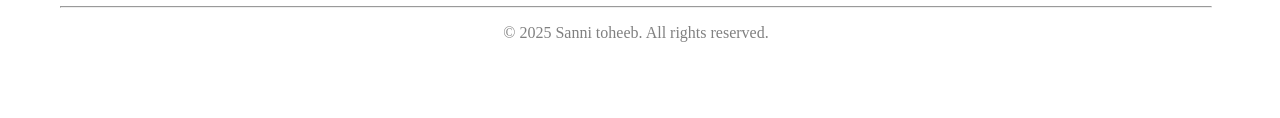
==== commit 9e243a91: "web commit" ====
--- a/index.html
+++ b/index.html
@@ -29,7 +29,7 @@
           <h1>"𝙱𝚛𝚒𝚗𝚐𝚒𝚗𝚐 𝙸𝚍𝚎𝚊𝚜 𝚝𝚘 𝙻𝚒𝚏𝚎 𝚠𝚒𝚝𝚑 𝙿𝚊𝚜𝚜𝚒𝚘𝚗 & 𝙿𝚛𝚎𝚌𝚒𝚜𝚒𝚘𝚗"</h1>
           <p>
             𝚆𝚎𝚕𝚌𝚘𝚖𝚎 𝚝𝚘 𝚖𝚢 𝚌𝚛𝚎𝚊𝚝𝚒𝚟𝚎 𝚜𝚙𝚊𝚌𝚎! 𝙸'𝚖 <span>𝙾𝙻𝙾𝙻𝙰𝙳𝙴</span>, 𝚊
-            <span>𝖋𝖚𝖑𝖑𝖘𝖙𝖆𝖈𝖐 𝖜𝖊𝖇 𝖉𝖊𝖛𝖊𝖑𝖔𝖕𝖊𝖗</span>
+            <span>𝙵𝚞𝚕𝚕-𝚜𝚝𝚊𝚌𝚔 𝚆𝚎𝚋 𝚍𝚎𝚟𝚎𝚕𝚘𝚙𝚎𝚛</span>
             𝚍𝚎𝚍𝚒𝚌𝚊𝚝𝚎𝚍 𝚝𝚘 𝚝𝚛𝚊𝚗𝚜𝚏𝚘𝚛𝚖𝚒𝚗𝚐 𝚟𝚒𝚜𝚒𝚘𝚗𝚜 𝚒𝚗𝚝𝚘 𝚛𝚎𝚊𝚕𝚒𝚝𝚢. 𝙴𝚡𝚙𝚕𝚘𝚛𝚎 𝚖𝚢 𝚠𝚘𝚛𝚔,
             𝚍𝚒𝚜𝚌𝚘𝚟𝚎𝚛 𝚖𝚢 𝚓𝚘𝚞𝚛𝚗𝚎𝚢, 𝚊𝚗𝚍 𝚕𝚎𝚝’𝚜 𝚋𝚞𝚒𝚕𝚍 𝚜𝚘𝚖𝚎𝚝𝚑𝚒𝚗𝚐 𝚒𝚗𝚌𝚛𝚎𝚍𝚒𝚋𝚕𝚎 𝚝𝚘𝚐𝚎𝚝𝚑𝚎𝚛.
           </p>
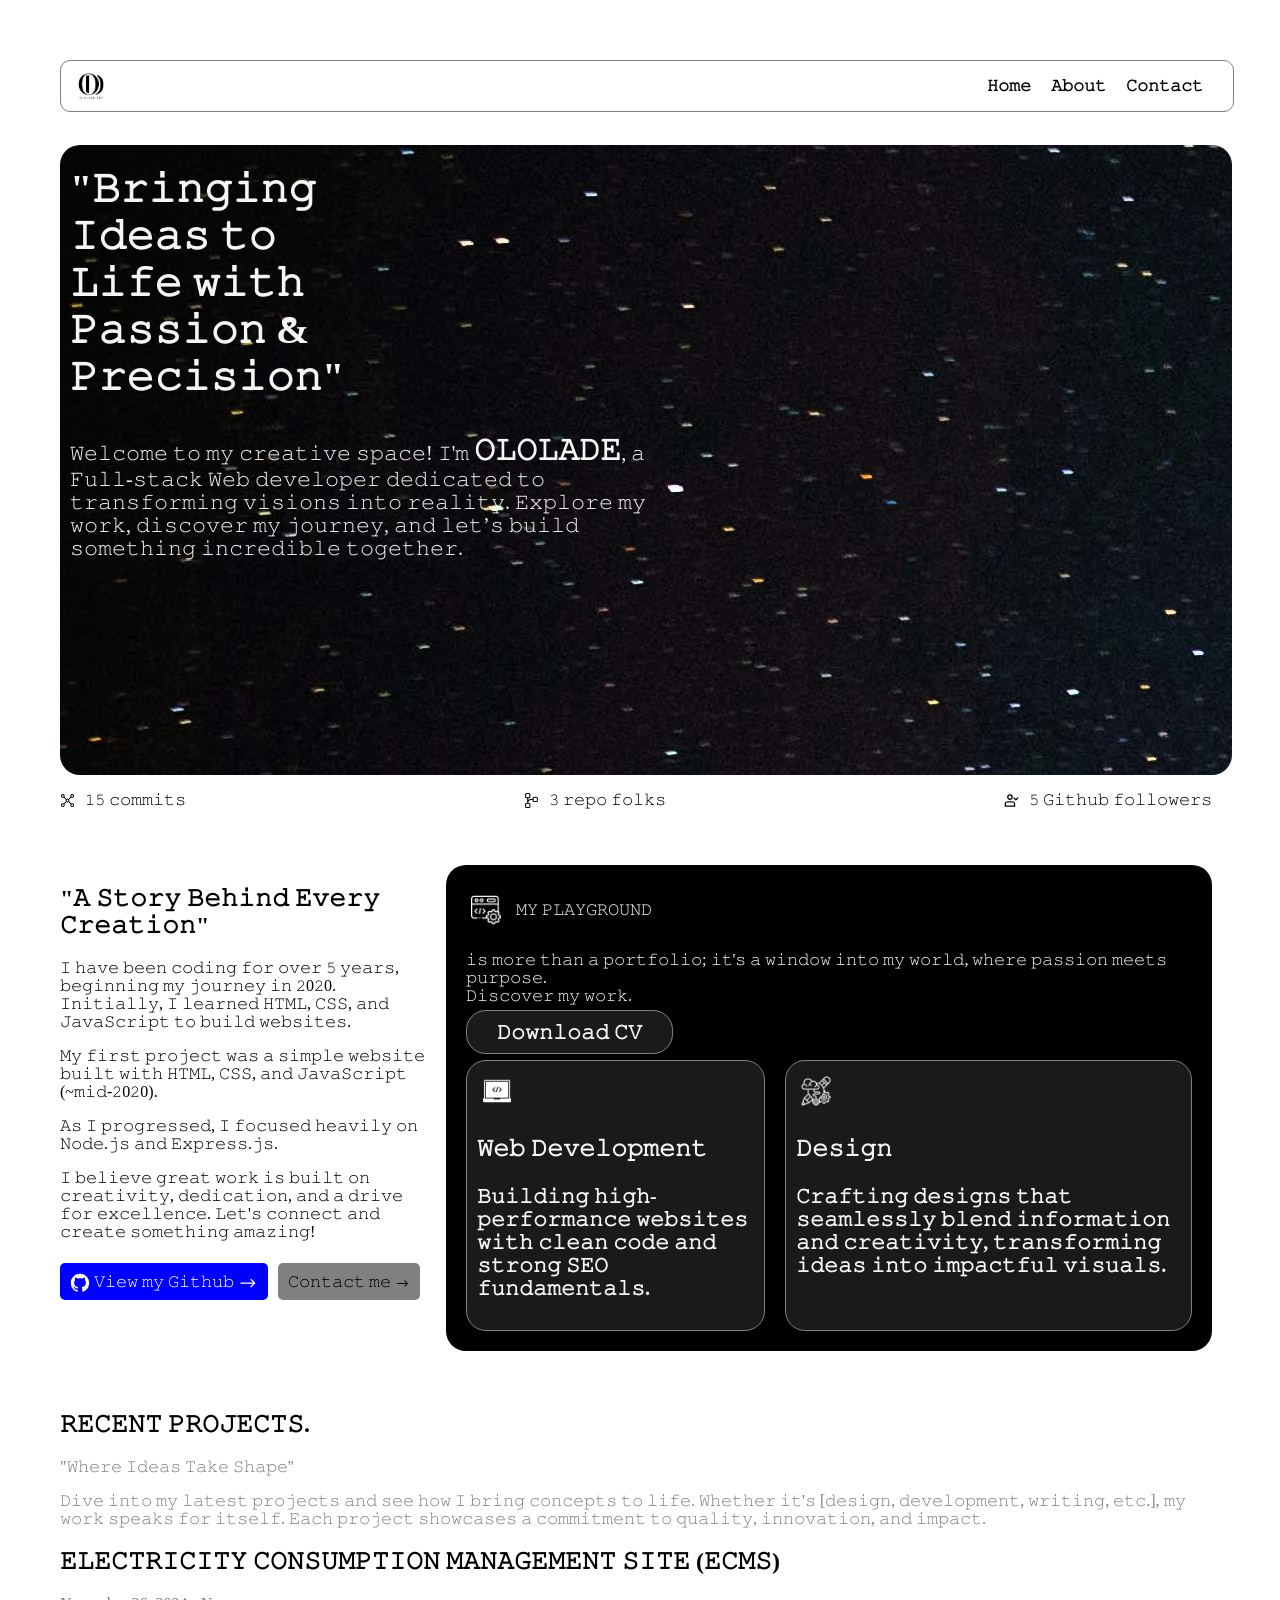
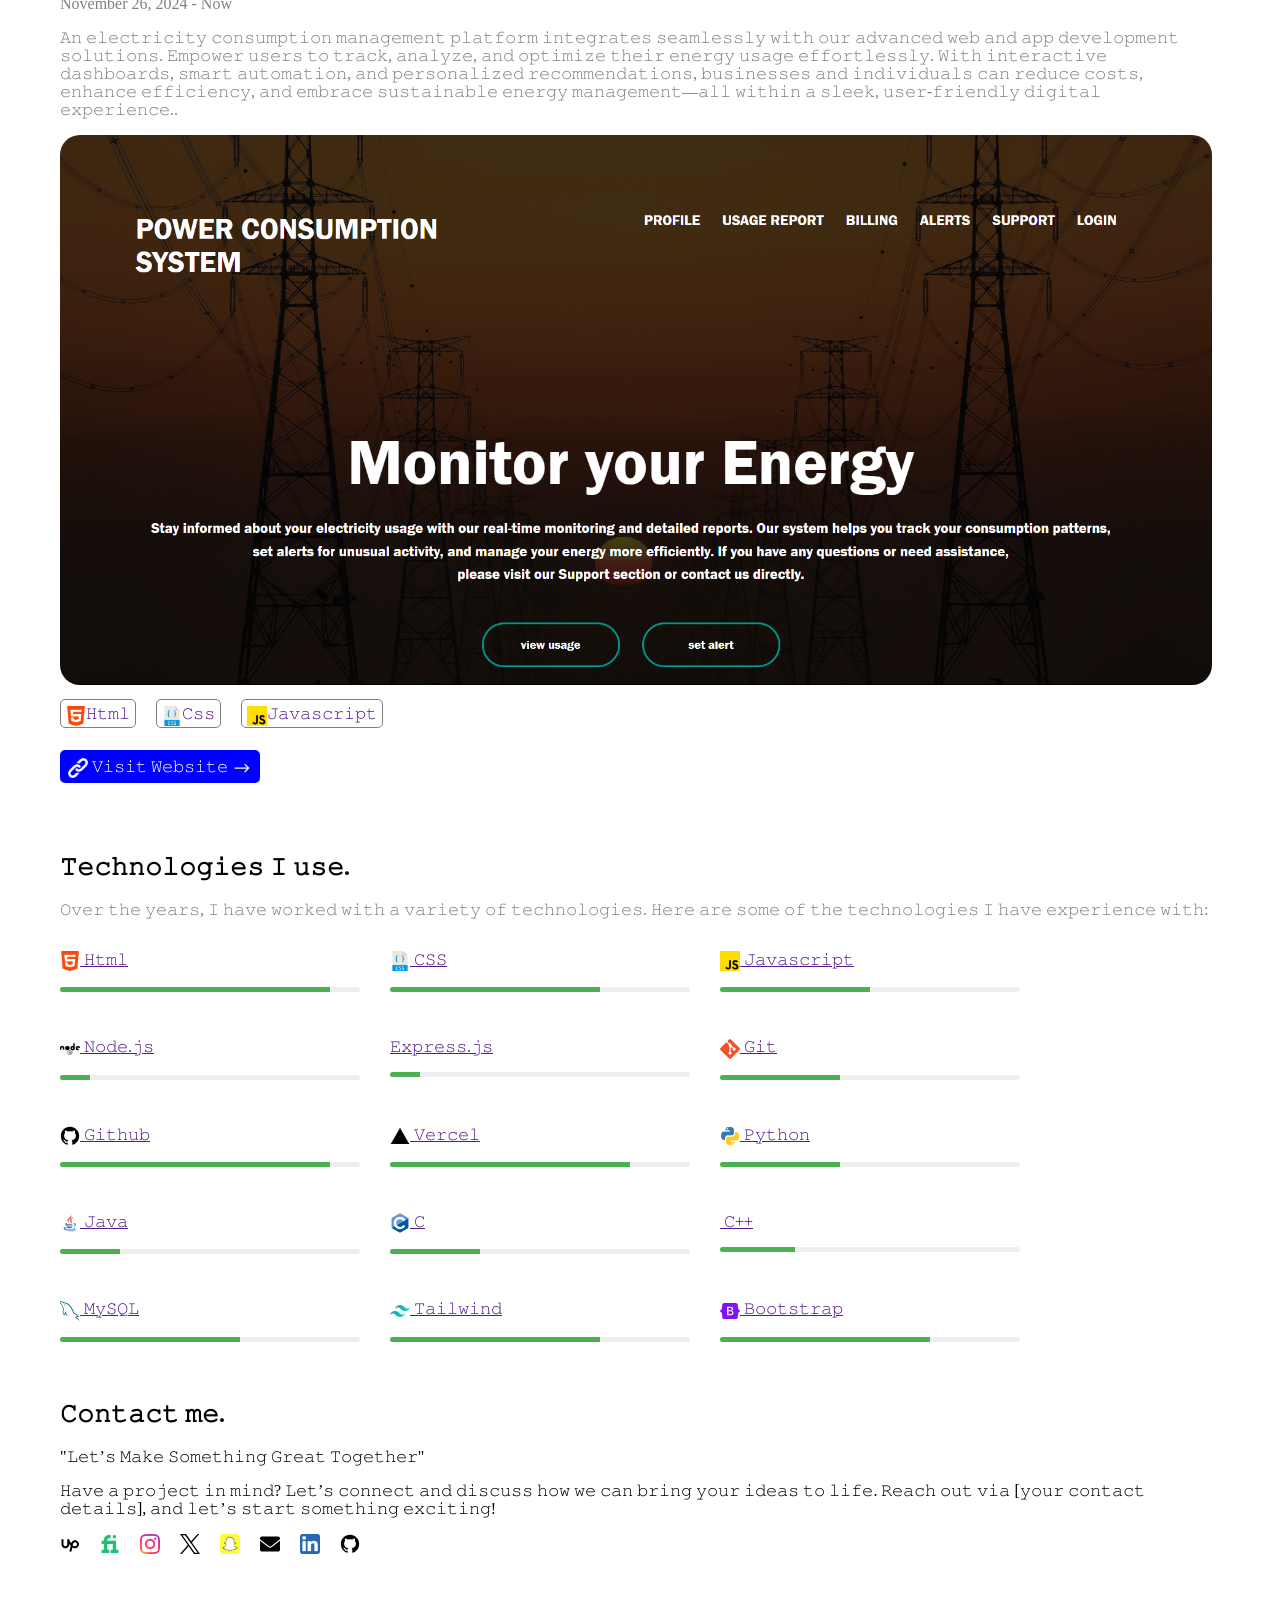
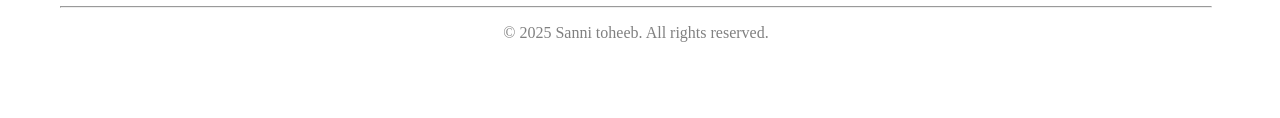
==== commit cdfd36cf: "Update index.html" ====
--- a/index.html
+++ b/index.html
@@ -29,7 +29,7 @@
           <h1>"𝙱𝚛𝚒𝚗𝚐𝚒𝚗𝚐 𝙸𝚍𝚎𝚊𝚜 𝚝𝚘 𝙻𝚒𝚏𝚎 𝚠𝚒𝚝𝚑 𝙿𝚊𝚜𝚜𝚒𝚘𝚗 & 𝙿𝚛𝚎𝚌𝚒𝚜𝚒𝚘𝚗"</h1>
           <p>
             𝚆𝚎𝚕𝚌𝚘𝚖𝚎 𝚝𝚘 𝚖𝚢 𝚌𝚛𝚎𝚊𝚝𝚒𝚟𝚎 𝚜𝚙𝚊𝚌𝚎! 𝙸'𝚖 <span>𝙾𝙻𝙾𝙻𝙰𝙳𝙴</span>, 𝚊
-            <span>𝙵𝚞𝚕𝚕-𝚜𝚝𝚊𝚌𝚔 𝚆𝚎𝚋 𝚍𝚎𝚟𝚎𝚕𝚘𝚙𝚎𝚛</span>
+            𝙵𝚞𝚕𝚕-𝚜𝚝𝚊𝚌𝚔 𝚆𝚎𝚋 𝚍𝚎𝚟𝚎𝚕𝚘𝚙𝚎𝚛
             𝚍𝚎𝚍𝚒𝚌𝚊𝚝𝚎𝚍 𝚝𝚘 𝚝𝚛𝚊𝚗𝚜𝚏𝚘𝚛𝚖𝚒𝚗𝚐 𝚟𝚒𝚜𝚒𝚘𝚗𝚜 𝚒𝚗𝚝𝚘 𝚛𝚎𝚊𝚕𝚒𝚝𝚢. 𝙴𝚡𝚙𝚕𝚘𝚛𝚎 𝚖𝚢 𝚠𝚘𝚛𝚔,
             𝚍𝚒𝚜𝚌𝚘𝚟𝚎𝚛 𝚖𝚢 𝚓𝚘𝚞𝚛𝚗𝚎𝚢, 𝚊𝚗𝚍 𝚕𝚎𝚝’𝚜 𝚋𝚞𝚒𝚕𝚍 𝚜𝚘𝚖𝚎𝚝𝚑𝚒𝚗𝚐 𝚒𝚗𝚌𝚛𝚎𝚍𝚒𝚋𝚕𝚎 𝚝𝚘𝚐𝚎𝚝𝚑𝚎𝚛.
           </p>
